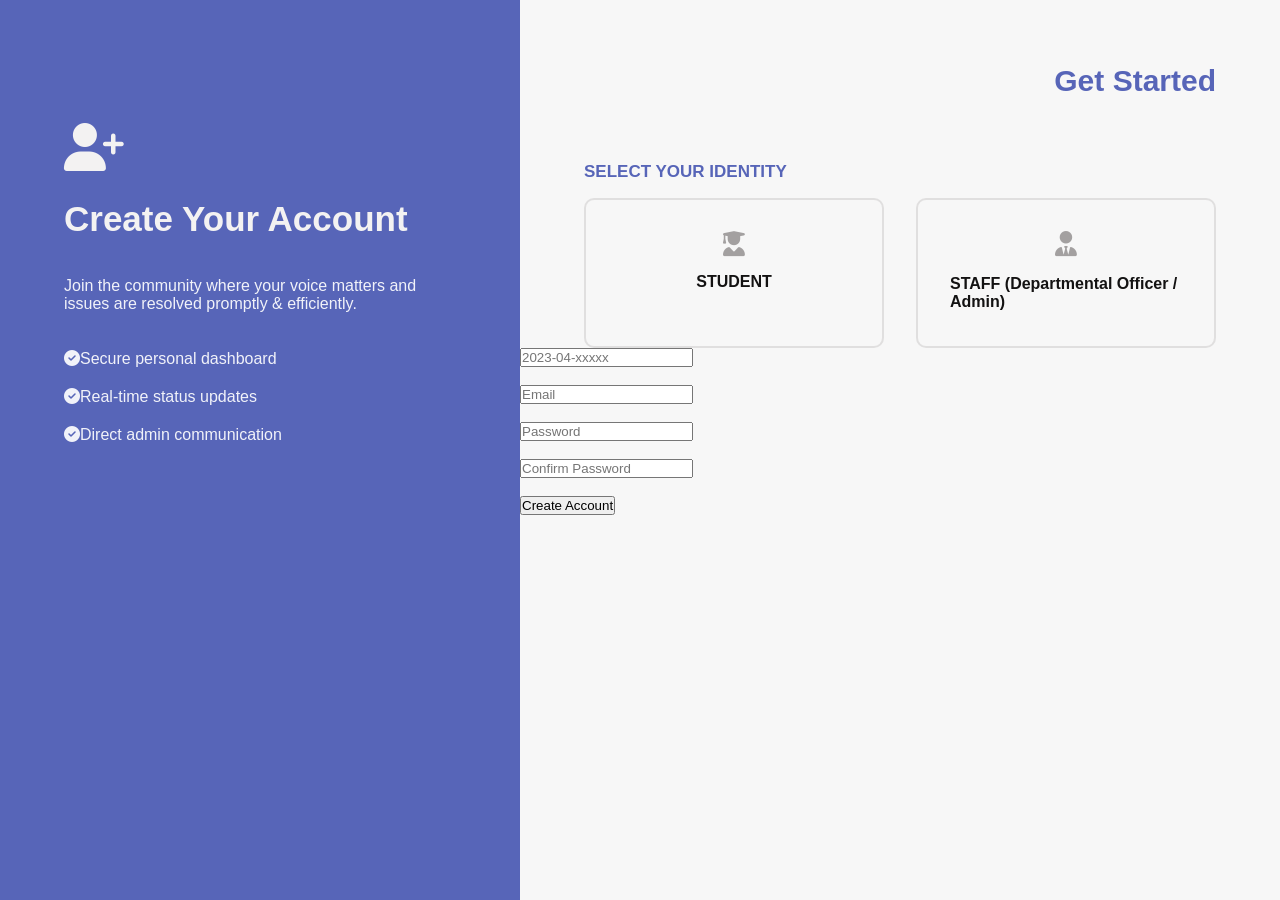
==== register.html @ 5ff57512 "Added register page and styling" ====
<!DOCTYPE html>
<html lang="en">
<head>
    <meta charset="UTF-8">
    <meta name="viewport" content="width=device-width, initial-scale=1.0">
    <title>Register: Students Complaints Management & Reporting System</title>
    <link rel="stylesheet" href="register_styles.css">
    <link rel="stylesheet" href="https://cdnjs.cloudflare.com/ajax/libs/font-awesome/6.5.0/css/all.min.css">
</head>
<body>
    <div class="container1">
        <div class="left-container">
            <i class="fas fa-user-plus"></i><br>
            <h2>Create Your Account</h2><br>
            <p>Join the community where your voice matters and issues are resolved promptly & efficiently.</p><br>
            <p><i class="fas fa-check-circle"></i>Secure personal dashboard</p>
            <p><i class="fas fa-check-circle"></i>Real-time status updates</p>
            <p><i class="fas fa-check-circle"></i>Direct admin communication</p>
        </div>

        <div class="right-container">
            <h2>Get Started</h2>

            <h3>SELECT YOUR IDENTITY</h3>
            <div class="roles">
                <div class="student-role">
                    <i class="fas fa-user-graduate" style="font-size: 25px; color:rgb(163, 160, 160);"></i>
                    <p style="font-family:Arial, Helvetica, sans-serif; font-size: 16px; font-weight: 700;color:rgb(19, 18, 18);">STUDENT</p>
                </div>

                <div class="staff-role">
                    <i class="fas fa-user-tie" style="font-size: 25px; color:rgb(163, 160, 160);"></i><br>
                    <p style="font-family:Arial, Helvetica, sans-serif; font-size: 16px; font-weight: 700;color:rgb(19, 18, 18);">STAFF (Departmental Officer / Admin)</p>
                </div>

            </div>

            <!-- if student role is selected -->
            <div class="student-form">
                <form action="register_student.php" method="POST">
                    <input type="text" name="username" placeholder="2023-04-xxxxx" required><br><br>
                    <input type="email" name="email" placeholder="Email" required><br><br>
                    <input type="password" name="password" placeholder="Password" required><br><br>
                    <input type="password" name="confirm_password" placeholder="Confirm Password" required><br><br>
                    <button type="submit">Create Account</button>
                </form>
        </div>
    </div>

</body>
</html>
---- register_styles.css ----
/* layout for register page */
* {
    margin: 0;
    padding: 0;
    box-sizing: border-box;
}

.container1 {
    display: flex;
    /* margin: 5%; */
    column-count: 2;
    column-rule: 1px solid #ddd;
}

.left-container {
    display: flex;
    flex-direction: column;
    padding: 5%;
    width: 50%;
    height: 100vh;
    background-color: rgb(87, 101, 184);
}

.left-container > i {
    padding-top: 15%;
    font-size: 3rem;
    color: rgb(243, 242, 242);
}

.left-container h2 {
    font-family:Arial, Helvetica, sans-serif; 
    font-size: 35px; 
    font-weight:600;
    padding-top: 10px; 
    padding-bottom: 20px;
    color: rgb(243, 242, 242);
}

.left-container p {
    font-family: Arial, Helvetica, sans-serif;
    font-size: 16px;
    color:rgba(255, 255, 255, 0.918);
    padding-bottom: 5%;
}

.right-container {
    display: flex;
    flex-direction: column;
    background-color: rgb(247, 247, 247);
    width: 60%;
    height: 100vh;
}

.right-container h2 {
    display: flex;
    justify-content: flex-end;
    font-family: Arial, Helvetica, sans-serif;
    font-size: 30px;
    font-weight: 700;
    color: rgb(87, 101, 184);
    padding: 4rem;
}

.right-container h3 {
    display: flex;
    justify-content: flex-start;
    font-family: Arial, Helvetica, sans-serif;
    font-size: 17px;
    color: rgb(87, 101, 184);
    padding-left: 4rem;
}

.roles {
    display: flex;
    justify-content: flex-start;
    gap: 2rem;
    padding-left: 4rem;
    padding-top: 1rem;
    padding-right: 4rem;
}

/* student role before hover */
.student-role {
    display: flex;
    flex-direction: column;
    align-items: center;
    gap: 1rem;
    border: 2px solid rgba(187, 185, 185, 0.384);
    border-radius: 10px;
    width: 300px;
    height: 150px;
    padding: 2rem;
}

/* staff role before hover */
.staff-role {
    display: flex;
    flex-direction: column;
    align-items: center;
    /* gap: 1rem; */
    border: 2px solid rgba(187, 185, 185, 0.384);
    border-radius: 10px;
    width: 300px;
    height: 150px;
    padding: 2rem;
}

/* student role after hover */

/* staff role after hover */
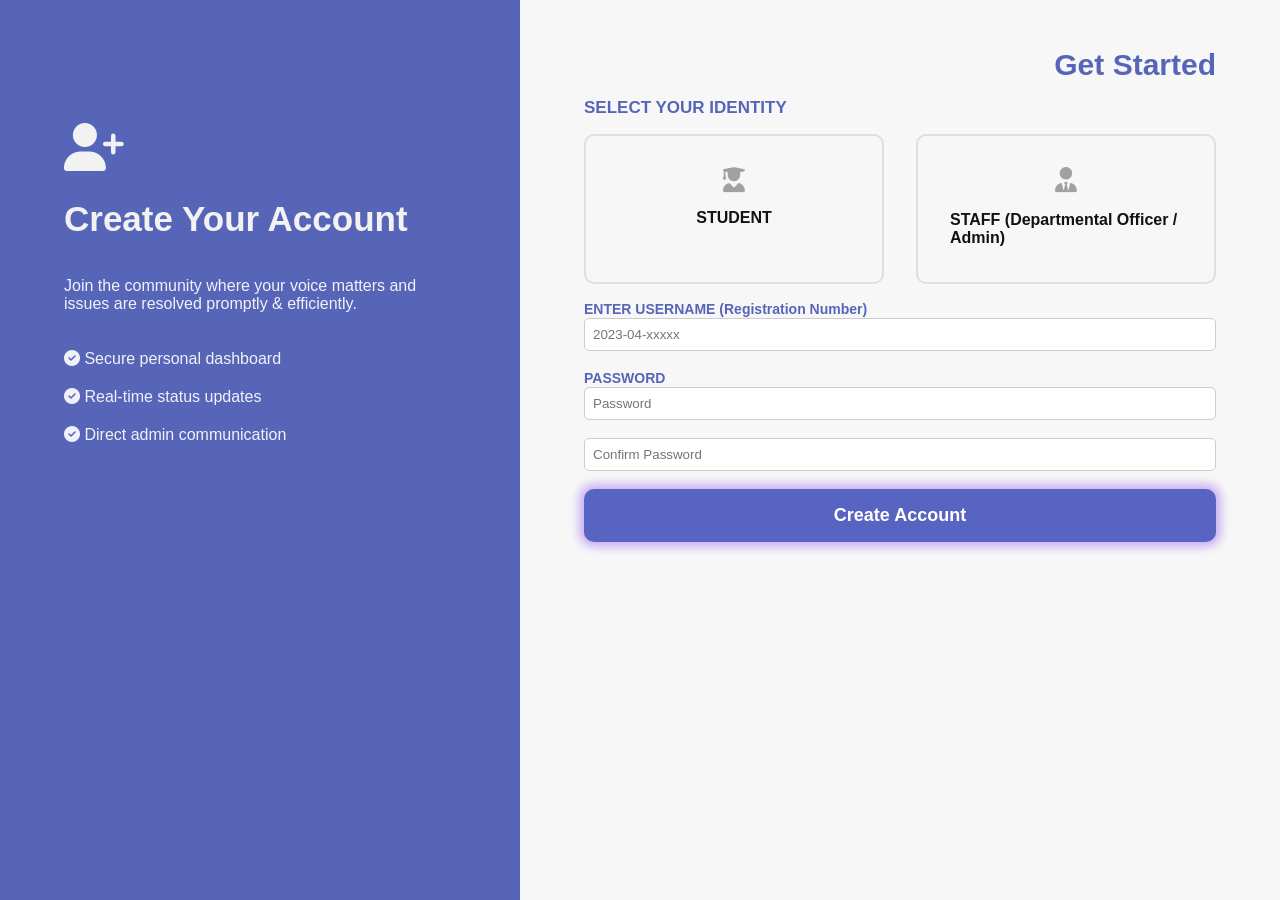
==== commit 54008c06: "Added register page and styles" ====
--- a/register.html
+++ b/register.html
@@ -13,9 +13,9 @@
             <i class="fas fa-user-plus"></i><br>
             <h2>Create Your Account</h2><br>
             <p>Join the community where your voice matters and issues are resolved promptly & efficiently.</p><br>
-            <p><i class="fas fa-check-circle"></i>Secure personal dashboard</p>
-            <p><i class="fas fa-check-circle"></i>Real-time status updates</p>
-            <p><i class="fas fa-check-circle"></i>Direct admin communication</p>
+            <p><i class="fas fa-check-circle"></i>  Secure personal dashboard</p>
+            <p><i class="fas fa-check-circle"></i>  Real-time status updates</p>
+            <p><i class="fas fa-check-circle"></i>  Direct admin communication</p>
         </div>
 
         <div class="right-container">
@@ -38,8 +38,13 @@
             <!-- if student role is selected -->
             <div class="student-form">
                 <form action="register_student.php" method="POST">
+                    <label for="username">ENTER USERNAME (Registration Number)</label><br>
                     <input type="text" name="username" placeholder="2023-04-xxxxx" required><br><br>
-                    <input type="email" name="email" placeholder="Email" required><br><br>
+
+                    <!-- <label for="email">ENTER EMAIL</label><br>
+                    <input type="email" name="email" placeholder="Your Email" required><br><br> -->
+
+                    <label for="password">PASSWORD</label><br>
                     <input type="password" name="password" placeholder="Password" required><br><br>
                     <input type="password" name="confirm_password" placeholder="Confirm Password" required><br><br>
                     <button type="submit">Create Account</button>
--- a/register_styles.css
+++ b/register_styles.css
@@ -3,6 +3,11 @@
     margin: 0;
     padding: 0;
     box-sizing: border-box;
+}
+
+html, body {
+    font-family: Arial, Helvetica, sans-serif;
+    overscroll-behavior: none;
 }
 
 .container1 {
@@ -28,7 +33,6 @@
 }
 
 .left-container h2 {
-    font-family:Arial, Helvetica, sans-serif; 
     font-size: 35px; 
     font-weight:600;
     padding-top: 10px; 
@@ -37,7 +41,6 @@
 }
 
 .left-container p {
-    font-family: Arial, Helvetica, sans-serif;
     font-size: 16px;
     color:rgba(255, 255, 255, 0.918);
     padding-bottom: 5%;
@@ -54,17 +57,15 @@
 .right-container h2 {
     display: flex;
     justify-content: flex-end;
-    font-family: Arial, Helvetica, sans-serif;
     font-size: 30px;
     font-weight: 700;
     color: rgb(87, 101, 184);
-    padding: 4rem;
+    padding: 3rem 4rem 1rem 4rem;
 }
 
 .right-container h3 {
     display: flex;
     justify-content: flex-start;
-    font-family: Arial, Helvetica, sans-serif;
     font-size: 17px;
     color: rgb(87, 101, 184);
     padding-left: 4rem;
@@ -106,7 +107,46 @@
 }
 
 /* student role after hover */
+.student-role:hover {
+    border: 2px solid rgb(87, 101, 184);
+    cursor: pointer;
+}
 
 /* staff role after hover */
+.staff-role:hover {
+    border: 2px solid rgb(87, 101, 184);
+    cursor: pointer;
+}
 
+.student-form {
+    display: flex;
+    flex-direction: column;
+    padding: 1rem 4rem;
+}
 
+.student-form label {
+    font-size: 14px;
+    font-weight: 700;
+    color: rgb(87, 101, 184);
+}
+
+.student-form input {
+    padding: 0.5rem;
+    border: 1px solid #ccc;
+    border-radius: 5px;
+    width: 100%;
+}
+
+.student-form button {
+    width: 100%;
+    padding: 1rem;
+    margin-bottom: 1rem;
+    background-color: rgb(87, 100, 194);
+    box-shadow: 0px 0px 10px 5px rgba(102, 17, 238, 0.315);
+    border: none;
+    border-radius: 10px;
+    font-size: 18px;
+    color: white;
+    font-weight: 700;
+    cursor: pointer;
+}
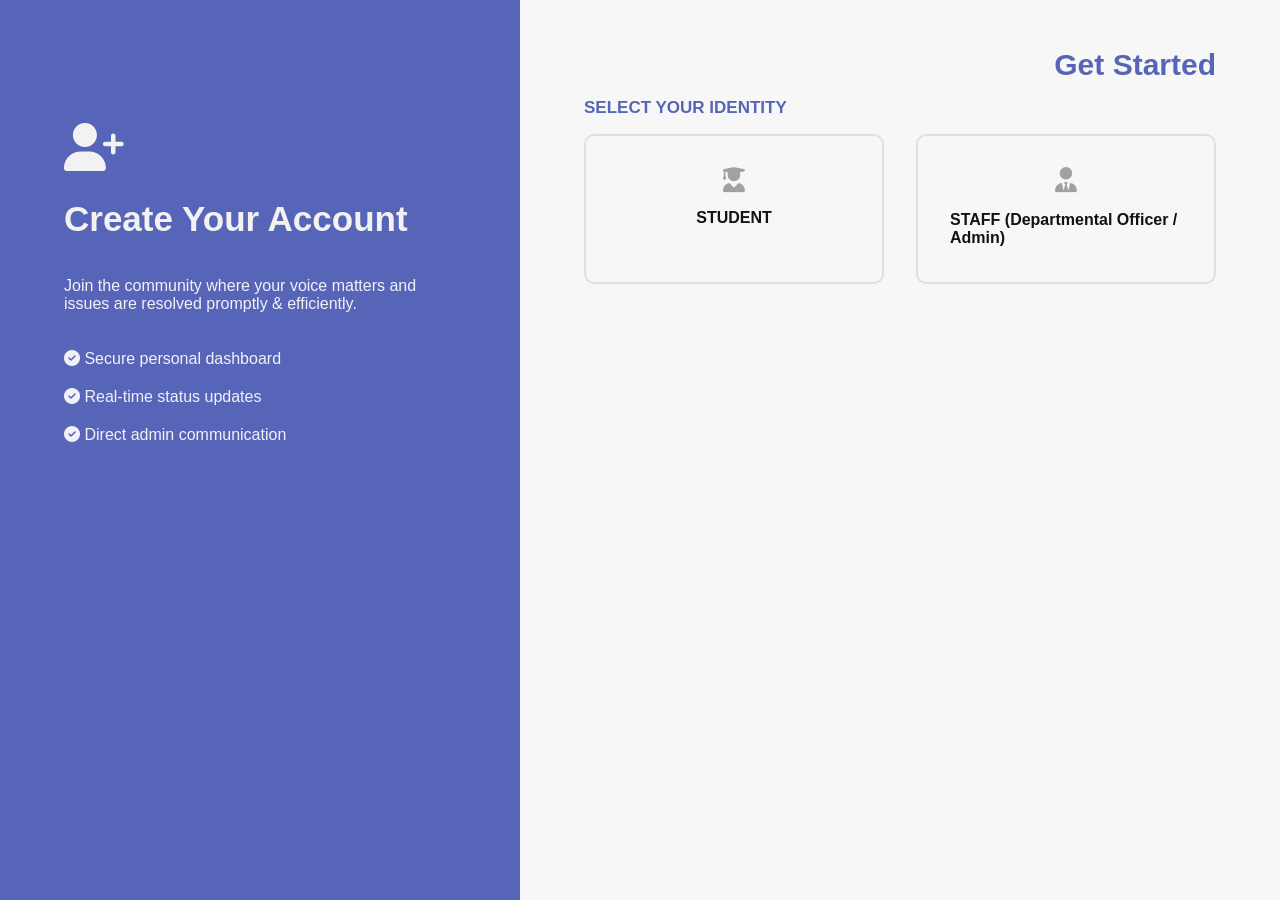
==== commit f9fc4a5c: "Added role functionalitu to the student and staff roles" ====
--- a/register.html
+++ b/register.html
@@ -6,6 +6,31 @@
     <title>Register: Students Complaints Management & Reporting System</title>
     <link rel="stylesheet" href="register_styles.css">
     <link rel="stylesheet" href="https://cdnjs.cloudflare.com/ajax/libs/font-awesome/6.5.0/css/all.min.css">
+
+    <script>
+        function showForm(role) {
+            let studentForm = document.getElementById("studentForm");
+            let staffForm = document.getElementById("staffForm");
+
+            let studentRole = document.querySelector(".student-role");
+            let staffRole = document.querySelector(".staff-role");
+
+            studentRole.classList.remove("active-role");
+            staffRole.classList.remove("active-role");
+
+            if (role === "student") {
+                studentForm.style.display = "flex";
+                staffForm.style.display = "none";
+                studentRole.classList.add("active-role");
+                studentForm.querySelector("input").focus();
+            } else {
+                studentForm.style.display = "none";
+                staffForm.style.display = "flex";
+                staffRole.classList.add("active-role");
+                staffForm.querySelector("input").focus();
+            }
+        }
+    </script>
 </head>
 <body>
     <div class="container1">
@@ -23,12 +48,12 @@
 
             <h3>SELECT YOUR IDENTITY</h3>
             <div class="roles">
-                <div class="student-role">
+                <div class="student-role" onclick="showForm('student')">
                     <i class="fas fa-user-graduate" style="font-size: 25px; color:rgb(163, 160, 160);"></i>
                     <p style="font-family:Arial, Helvetica, sans-serif; font-size: 16px; font-weight: 700;color:rgb(19, 18, 18);">STUDENT</p>
                 </div>
 
-                <div class="staff-role">
+                <div class="staff-role" onclick="showForm('staff')">
                     <i class="fas fa-user-tie" style="font-size: 25px; color:rgb(163, 160, 160);"></i><br>
                     <p style="font-family:Arial, Helvetica, sans-serif; font-size: 16px; font-weight: 700;color:rgb(19, 18, 18);">STAFF (Departmental Officer / Admin)</p>
                 </div>
@@ -36,7 +61,7 @@
             </div>
 
             <!-- if student role is selected -->
-            <div class="student-form">
+            <div class="form-box student-form" id="studentForm">
                 <form action="register_student.php" method="POST">
                     <label for="username">ENTER USERNAME (Registration Number)</label><br>
                     <input type="text" name="username" placeholder="2023-04-xxxxx" required><br><br>
@@ -47,8 +72,23 @@
                     <label for="password">PASSWORD</label><br>
                     <input type="password" name="password" placeholder="Password" required><br><br>
                     <input type="password" name="confirm_password" placeholder="Confirm Password" required><br><br>
-                    <button type="submit">Create Account</button>
+                    <button type="submit">Create Student Account</button>
                 </form>
+            </div>
+
+            <div class="form-box staff-form" id="staffForm">
+                <form action="register_staff.php" method="POST">
+                    <label>ENTER STAFF ID</label><br>
+                    <input type="text" name="staff_id" placeholder="Staff ID" required><br><br>
+
+                    <label>PASSWORD</label><br>
+                    <input type="password" name="password" placeholder="Password" required><br><br>
+
+                    <input type="password" name="confirm_password" placeholder="Confirm Password" required><br><br>
+
+                    <button type="submit">Create Staff Account</button>
+                </form>
+            </div>
         </div>
     </div>
 
--- a/register_styles.css
+++ b/register_styles.css
@@ -80,6 +80,15 @@
     padding-right: 4rem;
 }
 
+/* .error-message {
+    color: red;
+    font-size: 14px;
+    font-weight: 600;
+    margin-top: 10px;
+    margin-bottom: 10px;
+    text-align: center;
+} */
+
 /* student role before hover */
 .student-role {
     display: flex;
@@ -118,26 +127,52 @@
     cursor: pointer;
 }
 
-.student-form {
-    display: flex;
+.active-role {
+    border: 2px solid rgb(87, 100, 194);
+    background-color: rgba(87, 100, 194, 0.08);
+    transform: scale(1.03);
+}
+
+.student-form,
+.staff-form {
+    display: none;
+    transition: all 0.3s ease;
+    cursor: pointer;
+}
+
+.form-box {
+    display: none;  /* we hide the forms initially before selecting */
     flex-direction: column;
     padding: 1rem 4rem;
+    animation: fadeIn 0.3s ease;
 }
 
-.student-form label {
-    font-size: 14px;
+@keyframes fadeIn {
+    from {
+        opacity: 0;
+        transform: translateY(10px);
+    }
+
+    to {
+        opacity: 1;
+        transform: translateY(0);
+    }
+}
+
+.form-box label {
+    font-size: 15px;
     font-weight: 700;
     color: rgb(87, 101, 184);
 }
 
-.student-form input {
+.form-box input {
     padding: 0.5rem;
     border: 1px solid #ccc;
     border-radius: 5px;
     width: 100%;
 }
 
-.student-form button {
+.form-box button {
     width: 100%;
     padding: 1rem;
     margin-bottom: 1rem;
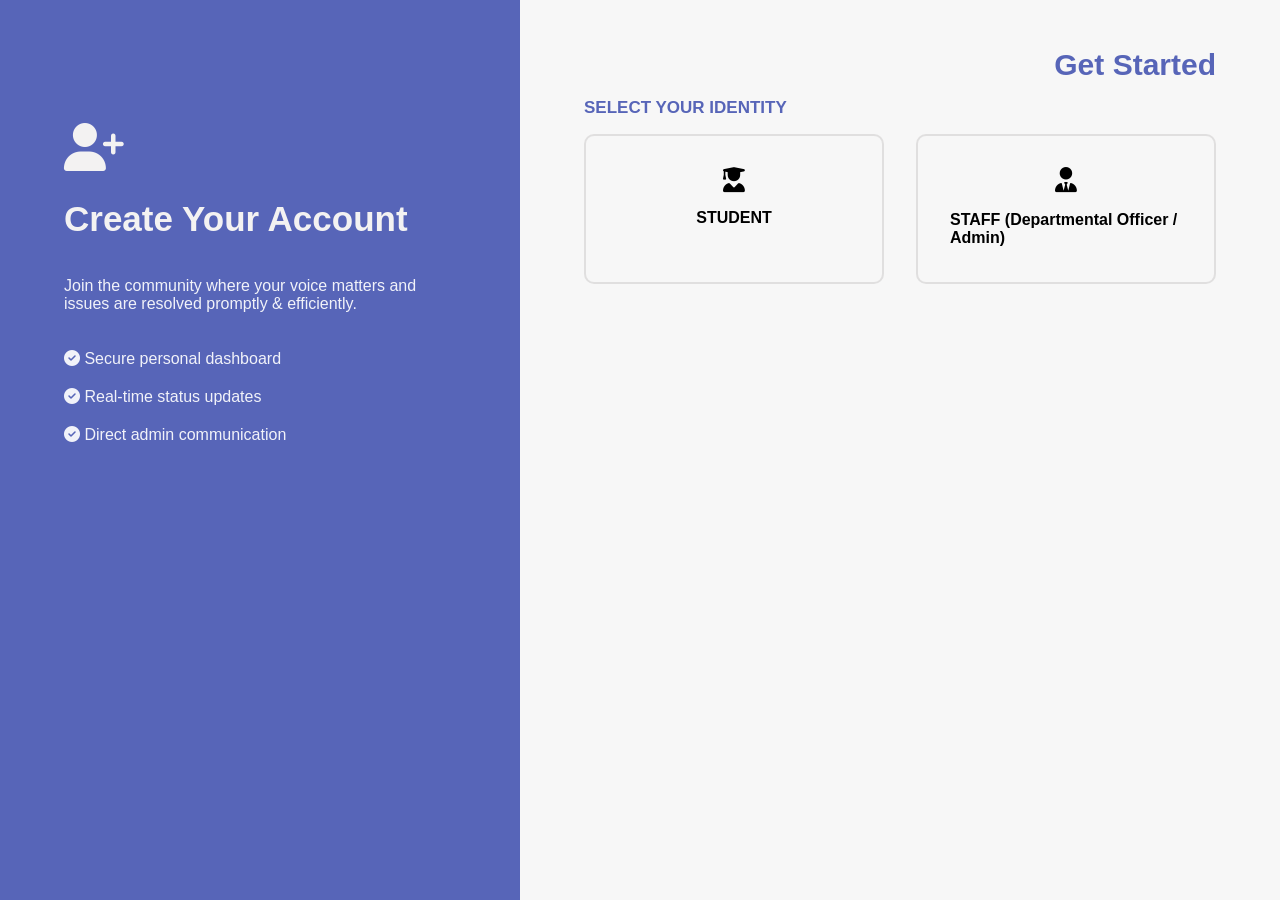
==== commit baae6caa: "Added content on login and register page" ====
--- a/register.html
+++ b/register.html
@@ -49,13 +49,13 @@
             <h3>SELECT YOUR IDENTITY</h3>
             <div class="roles">
                 <div class="student-role" onclick="showForm('student')">
-                    <i class="fas fa-user-graduate" style="font-size: 25px; color:rgb(163, 160, 160);"></i>
-                    <p style="font-family:Arial, Helvetica, sans-serif; font-size: 16px; font-weight: 700;color:rgb(19, 18, 18);">STUDENT</p>
+                    <i class="fas fa-user-graduate" style="font-size: 25px"></i>
+                    <p style="font-family:Arial, Helvetica, sans-serif; font-size: 16px; font-weight: 700;">STUDENT</p>
                 </div>
 
                 <div class="staff-role" onclick="showForm('staff')">
-                    <i class="fas fa-user-tie" style="font-size: 25px; color:rgb(163, 160, 160);"></i><br>
-                    <p style="font-family:Arial, Helvetica, sans-serif; font-size: 16px; font-weight: 700;color:rgb(19, 18, 18);">STAFF (Departmental Officer / Admin)</p>
+                    <i class="fas fa-user-tie" style="font-size: 25px;"></i><br>
+                    <p style="font-family:Arial, Helvetica, sans-serif; font-size: 16px; font-weight: 700;">STAFF (Departmental Officer / Admin)</p>
                 </div>
 
             </div>
